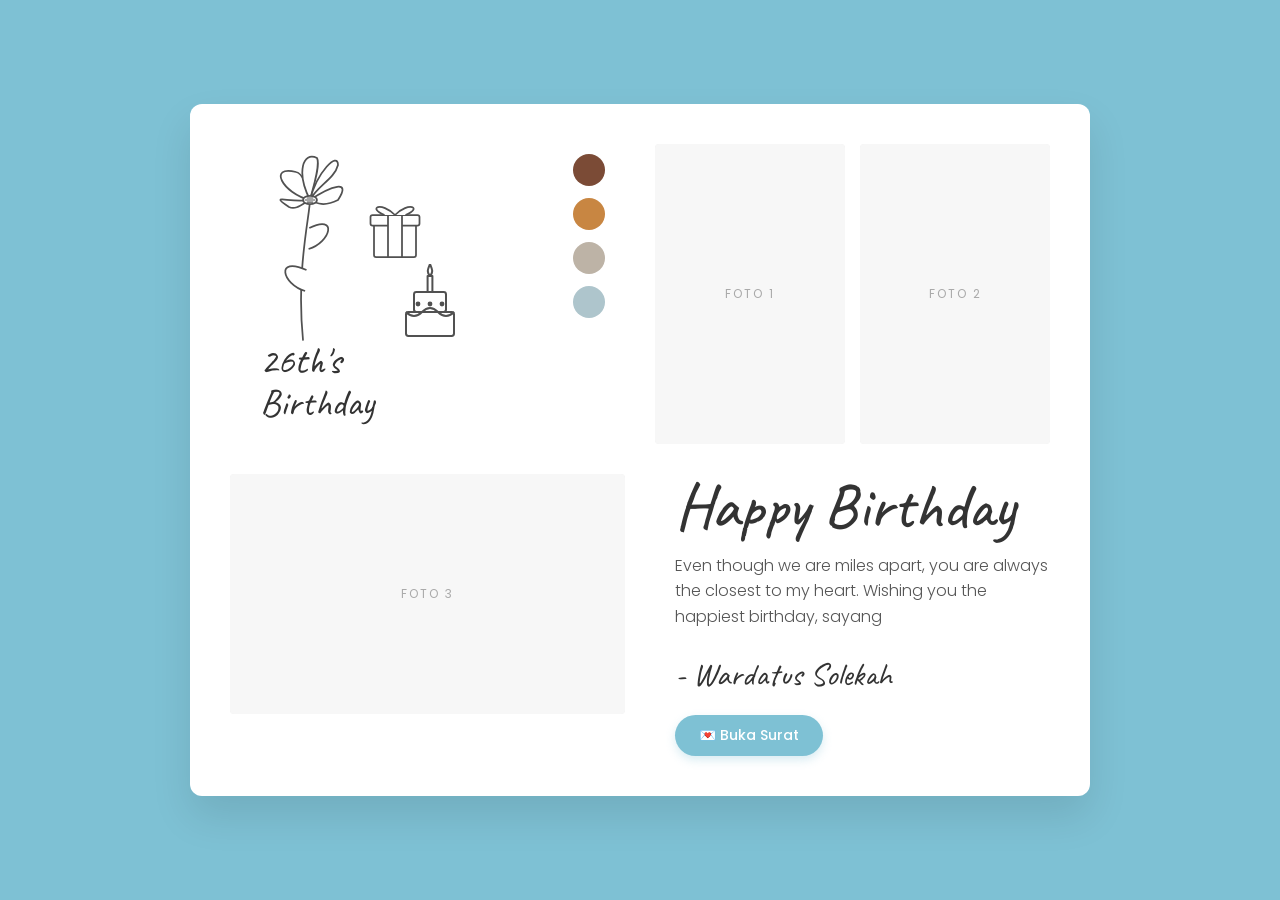
==== index.html @ cf9fff38 "Add gift and cake SVGs next to the flower" ====
<!DOCTYPE html>
<html lang="id">
<head>
  <meta charset="UTF-8">
  <meta name="viewport" content="width=device-width, initial-scale=1.0">
  <meta name="description" content="Happy 26th Birthday Wardatus Solekah">
  <title>Happy 26th Birthday!</title>
  <!-- Google Fonts -->
  <link rel="preconnect" href="https://fonts.googleapis.com">
  <link rel="preconnect" href="https://fonts.gstatic.com" crossorigin>
  <link href="https://fonts.googleapis.com/css2?family=Caveat:wght@400;500;600;700&family=Poppins:wght@300;400;500&display=swap" rel="stylesheet">
  
  <style>
    * {
      margin: 0;
      padding: 0;
      box-sizing: border-box;
    }

    body {
      /* The requested background color */
      background-color: #7ec1d4;
      min-height: 100vh;
      display: flex;
      align-items: center;
      justify-content: center;
      font-family: 'Poppins', sans-serif;
      padding: 40px 20px;
    }

    /* THE MAIN COLLAGE CARD */
    .collage-card {
      background-color: #ffffff;
      max-width: 900px;
      width: 100%;
      border-radius: 12px;
      box-shadow: 0 20px 40px rgba(0, 0, 0, 0.1);
      padding: 40px;
      display: grid;
      grid-template-columns: 1fr 1fr;
      grid-template-rows: auto auto;
      gap: 30px;
    }

    /* =========================================
       TOP LEFT: Flower, Palette, "26th's Birthday" 
       ========================================= */
    .top-left {
      position: relative;
      display: flex;
      flex-direction: column;
      justify-content: flex-end;
      padding-bottom: 20px;
    }

    /* Minimalist flower illustration */
    .flower-svg {
      width: 140px;
      height: auto;
      position: absolute;
      top: 0;
      left: 10px;
      opacity: 0.85;
    }

    /* Minimalist gift box illustration */
    .gift-svg {
      width: 70px;
      height: auto;
      position: absolute;
      top: 50px;
      left: 130px;
      opacity: 0.85;
    }

    /* Minimalist cake illustration */
    .cake-svg {
      width: 80px;
      height: auto;
      position: absolute;
      top: 120px;
      left: 160px;
      opacity: 0.85;
    }

    /* Color Palette Dots */
    .color-palette {
      position: absolute;
      top: 10px;
      right: 20px;
      display: flex;
      flex-direction: column;
      gap: 12px;
    }

    .color-dot {
      width: 32px;
      height: 32px;
      border-radius: 50%;
    }
    .dot-1 { background-color: #7B4B36; } /* Brown */
    .dot-2 { background-color: #C88642; } /* Orange */
    .dot-3 { background-color: #BDB3A6; } /* Tan */
    .dot-4 { background-color: #AEC5CC; } /* Light Blue */

    .subtitle-text {
      font-family: 'Caveat', cursive;
      font-size: 38px;
      color: #333;
      line-height: 1.1;
      margin-left: 30px;
      margin-top: 180px; /* Pushes text below the flower */
    }

    /* =========================================
       TOP RIGHT: Two Vertical Photos
       ========================================= */
    .top-right {
      display: flex;
      gap: 15px;
      height: 300px;
    }

    .photo-frame-vert {
      flex: 1;
      height: 100%;
      background-color: #f0f0f0;
      border-radius: 4px;
      overflow: hidden;
      position: relative;
    }

    .photo-frame-vert img {
      width: 100%;
      height: 100%;
      object-fit: cover;
      display: block;
    }

    /* Placeholder if image is missing */
    .placeholder {
      position: absolute;
      inset: 0;
      display: flex;
      align-items: center;
      justify-content: center;
      color: #aaa;
      font-size: 12px;
      text-transform: uppercase;
      letter-spacing: 2px;
      background: #f7f7f7;
    }

    /* =========================================
       BOTTOM LEFT: One Horizontal Photo
       ========================================= */
    .bottom-left {
      height: 240px;
    }

    .photo-frame-horz {
      width: 100%;
      height: 100%;
      background-color: #f0f0f0;
      border-radius: 4px;
      overflow: hidden;
      position: relative;
    }

    .photo-frame-horz img {
      width: 100%;
      height: 100%;
      object-fit: cover;
      display: block;
    }

    /* =========================================
       BOTTOM RIGHT: Typography & Quote
       ========================================= */
    .bottom-right {
      display: flex;
      flex-direction: column;
      justify-content: center;
      padding-left: 20px;
    }

    .main-title {
      font-family: 'Caveat', cursive;
      font-size: 64px;
      color: #333;
      font-weight: 500;
      margin-bottom: 15px;
      line-height: 1;
    }

    .quote {
      font-size: 16px;
      color: #555;
      line-height: 1.6;
      margin-bottom: 25px;
      font-weight: 300;
    }

    .signature {
      font-family: 'Caveat', cursive;
      font-size: 32px;
      color: #333;
    }

    /* =========================================
       RESPONSIVE DESIGN (MOBILE)
       ========================================= */
    @media (max-width: 768px) {
      .collage-card {
        grid-template-columns: 1fr;
        grid-template-rows: auto;
        padding: 30px;
        gap: 20px;
      }
      
      .top-left {
        min-height: 220px;
      }

      .flower-svg {
        width: 120px;
      }

      .gift-svg {
        width: 55px;
        top: 30px;
        left: 110px;
      }

      .cake-svg {
        width: 65px;
        top: 90px;
        left: 130px;
      }

      .subtitle-text {
        margin-top: 140px;
        font-size: 32px;
      }

      .color-palette {
        right: 0;
      }

      .main-title {
        font-size: 52px;
        margin-top: 20px;
      }

      .bottom-right {
        padding-left: 0;
      }

      .photo-frame-horz {
        height: 200px;
      }
    }

    /* ===== ACTION BUTTON ===== */
    .action-btn {
      margin-top: 20px;
      background: #7ec1d4;
      color: #fff;
      font-family: 'Poppins', sans-serif;
      font-size: 14px;
      font-weight: 500;
      padding: 10px 24px;
      border-radius: 100px;
      border: none;
      cursor: pointer;
      box-shadow: 0 4px 10px rgba(126,193,212,0.3);
      transition: all 0.2s;
      align-self: flex-start;
    }

    .action-btn:hover {
      transform: translateY(-2px);
      box-shadow: 0 6px 15px rgba(126,193,212,0.4);
      background: #6ab0c4;
    }

    /* ===== OVERLAY ===== */
    .overlay {
      position: fixed;
      inset: 0;
      background: rgba(0, 0, 0, 0.6);
      backdrop-filter: blur(5px);
      z-index: 100;
      display: none;
      flex-direction: column;
      padding: 40px 20px;
      overflow-y: auto;
    }

    .overlay.active { display: flex; }

    .overlay-content {
      max-width: 500px;
      width: 100%;
      margin: auto;
      position: relative;
    }

    .close-btn {
      position: absolute;
      top: 15px;
      right: 15px;
      z-index: 110;
      width: 32px;
      height: 32px;
      border-radius: 50%;
      border: none;
      background: #f0f0f0;
      color: #333;
      font-size: 16px;
      cursor: pointer;
      display: flex;
      align-items: center;
      justify-content: center;
      transition: all 0.3s ease;
    }

    .close-btn:hover {
      background: #e0e0e0;
    }

    .wish-card {
      background: #fff;
      border-radius: 16px;
      padding: 40px;
      text-align: center;
      opacity: 0;
      transform: translateY(30px) scale(0.95);
      transition: all 0.6s cubic-bezier(0.22, 1, 0.36, 1);
      box-shadow: 0 20px 40px rgba(0,0,0,0.2);
    }

    .wish-card.show {
      opacity: 1;
      transform: translateY(0) scale(1);
    }

    .wish-title {
      font-family: 'Caveat', cursive;
      font-size: 42px;
      color: #333;
      margin-bottom: 20px;
      line-height: 1;
    }

    .wish-body {
      font-size: 15px;
      color: #555;
      line-height: 1.8;
      margin-bottom: 30px;
    }

    .wish-body strong {
      color: #333;
      font-weight: 600;
    }

    .wish-sign {
      font-family: 'Caveat', cursive;
      font-size: 32px;
      color: #7ec1d4;
    }
  </style>
</head>
<body>

  <div class="collage-card">
    
    <!-- TOP LEFT QUADRANT -->
    <div class="top-left">
      <!-- Minimalist flower SVG -->
      <svg class="flower-svg" viewBox="0 0 200 300" fill="none" xmlns="http://www.w3.org/2000/svg">
        <path d="M90 280 C 80 180, 100 100, 100 80" stroke="#333" stroke-width="2.5" stroke-linecap="round"/>
        <!-- Leaf left -->
        <path d="M93 210 C 60 200, 50 160, 95 180" stroke="#333" stroke-width="2.5" fill="#fff" stroke-linejoin="round"/>
        <!-- Leaf right -->
        <path d="M98 150 C 130 140, 140 100, 99 120" stroke="#333" stroke-width="2.5" fill="#fff" stroke-linejoin="round"/>
        
        <!-- Petals -->
        <path d="M100 80 C 60 70, 40 30, 80 40 C 90 42, 95 60, 100 80" stroke="#333" stroke-width="2.5" fill="#fff" stroke-linejoin="round"/>
        <path d="M100 80 C 80 40, 90 10, 110 20 C 115 30, 105 60, 100 80" stroke="#333" stroke-width="2.5" fill="#fff" stroke-linejoin="round"/>
        <path d="M100 80 C 110 40, 140 10, 140 30 C 135 50, 110 60, 100 80" stroke="#333" stroke-width="2.5" fill="#fff" stroke-linejoin="round"/>
        <path d="M100 80 C 130 60, 160 50, 140 80 C 120 90, 110 85, 100 80" stroke="#333" stroke-width="2.5" fill="#fff" stroke-linejoin="round"/>
        <path d="M100 80 C 70 85, 40 70, 70 90 C 80 95, 90 85, 100 80" stroke="#333" stroke-width="2.5" fill="#fff" stroke-linejoin="round"/>
        <!-- Flower Center -->
        <ellipse cx="100" cy="80" rx="10" ry="6" stroke="#333" stroke-width="2.5" fill="#fff"/>
        <path d="M93 80 L 107 80 M 96 77 L 104 77 M 96 83 L 104 83" stroke="#333" stroke-width="1.5" stroke-linecap="round"/>
      </svg>

      <!-- Minimalist gift box SVG -->
      <svg class="gift-svg" viewBox="0 0 100 100" fill="none" xmlns="http://www.w3.org/2000/svg">
        <!-- Box body -->
        <rect x="20" y="40" width="60" height="50" rx="3" stroke="#333" stroke-width="2.5" fill="#fff" stroke-linejoin="round"/>
        <!-- Lid -->
        <rect x="15" y="30" width="70" height="15" rx="3" stroke="#333" stroke-width="2.5" fill="#fff" stroke-linejoin="round"/>
        <!-- Vertical ribbon -->
        <rect x="40" y="30" width="20" height="60" stroke="#333" stroke-width="2.5" fill="#fff" stroke-linejoin="round"/>
        <!-- Left bow loop -->
        <path d="M50 30 C 30 10, 10 20, 35 30" stroke="#333" stroke-width="2.5" fill="#fff" stroke-linejoin="round"/>
        <!-- Right bow loop -->
        <path d="M50 30 C 70 10, 90 20, 65 30" stroke="#333" stroke-width="2.5" fill="#fff" stroke-linejoin="round"/>
      </svg>

      <!-- Minimalist cake SVG -->
      <svg class="cake-svg" viewBox="0 0 100 100" fill="none" xmlns="http://www.w3.org/2000/svg">
        <!-- Base Tier -->
        <rect x="20" y="60" width="60" height="30" rx="3" stroke="#333" stroke-width="2.5" fill="#fff" stroke-linejoin="round"/>
        <!-- Top Tier -->
        <rect x="30" y="35" width="40" height="25" rx="3" stroke="#333" stroke-width="2.5" fill="#fff" stroke-linejoin="round"/>
        <!-- Candle -->
        <rect x="47" y="15" width="6" height="20" stroke="#333" stroke-width="2.5" fill="#fff" stroke-linejoin="round"/>
        <!-- Flame -->
        <path d="M50 15 C 45 10, 48 5, 50 0 C 52 5, 55 10, 50 15" stroke="#333" stroke-width="2.5" fill="#fff" stroke-linejoin="round"/>
        <!-- Decorations -->
        <circle cx="50" cy="50" r="3" fill="#333"/>
        <circle cx="35" cy="50" r="3" fill="#333"/>
        <circle cx="65" cy="50" r="3" fill="#333"/>
        <path d="M 20 60 Q 30 70 40 60 T 60 60 T 80 60" stroke="#333" stroke-width="2.5" fill="none"/>
      </svg>

      <!-- Color Palette -->
      <div class="color-palette">
        <div class="color-dot dot-1"></div>
        <div class="color-dot dot-2"></div>
        <div class="color-dot dot-3"></div>
        <div class="color-dot dot-4"></div>
      </div>

      <!-- Text -->
      <div class="subtitle-text">
        26th's<br>Birthday
      </div>
    </div>

    <!-- TOP RIGHT QUADRANT -->
    <div class="top-right">
      <div class="photo-frame-vert">
        <div class="placeholder">Foto 1</div>
        <img src="foto1.jpg" alt="Memory 1" onerror="this.style.display='none'">
      </div>
      <div class="photo-frame-vert">
        <div class="placeholder">Foto 2</div>
        <img src="foto2.jpg" alt="Memory 2" onerror="this.style.display='none'">
      </div>
    </div>

    <!-- BOTTOM LEFT QUADRANT -->
    <div class="bottom-left">
      <div class="photo-frame-horz">
        <div class="placeholder">Foto 3</div>
        <img src="foto3.jpg" alt="Memory 3" onerror="this.style.display='none'">
      </div>
    </div>

    <!-- BOTTOM RIGHT QUADRANT -->
    <div class="bottom-right">
      <h1 class="main-title">Happy Birthday</h1>
      <p class="quote">
        Even though we are miles apart, you are always the closest to my heart. Wishing you the happiest birthday, sayang
      </p>
      <div class="signature">- Wardatus Solekah</div>
      <button class="action-btn" onclick="openWishes()">💌 Buka Surat</button>
    </div>

  </div>

  <!-- WISHES OVERLAY -->
  <div class="overlay" id="overlay">
    <div class="overlay-content">
      <div class="wish-card" id="wishCard">
        <button class="close-btn" onclick="closeWishes()">✕</button>
        
        <h2 class="wish-title">Happy 26th, Sayang! 🎉</h2>
        
        <p class="wish-body">
          Selamat ulang tahun, sayang! Meskipun hari ini kita terpisah oleh jarak dan tidak bisa merayakannya bersama secara langsung, rinduku dan doaku tidak pernah berkurang untukmu. Semoga di usiamu yang baru ini, kamu selalu diberikan kesehatan, kebahagiaan, dan kemudahan dalam segala urusan. Aku sangat bersyukur memiliki kamu di hidupku, dan jarak ini justru membuatku makin menyadari betapa berharganya setiap momen bersamamu.<br><br>
          Di hari spesialmu ini, aku juga ingin meminta maaf atas segala kekuranganku, sayang. Maaf karena jarak ini sering kali membuatku tidak peka, kurang perhatian, atau bahkan membuatmu kesal karena komunikasi kita yang kadang terhambat. Terima kasih ya sudah begitu sabar menghadapiku dan tetap menjaga komitmen ini bersama-sama. Happy birthday, sayang, semoga kita bisa segera bertemu!
        </p>
        
        <div class="wish-sign">I love you! ❤️</div>
      </div>
    </div>
  </div>

  <script>
    function openWishes() {
      const overlay = document.getElementById('overlay');
      overlay.classList.add('active');
      document.body.style.overflow = 'hidden';

      // Slight delay for the scale/fade up animation
      setTimeout(() => {
        document.getElementById('wishCard').classList.add('show');
      }, 50);
    }

    function closeWishes() {
      document.getElementById('wishCard').classList.remove('show');
      
      // Wait for animation to finish before hiding overlay
      setTimeout(() => {
        document.getElementById('overlay').classList.remove('active');
        document.body.style.overflow = '';
      }, 400);
    }

    // Close on escape key
    document.addEventListener('keydown', e => { 
      if (e.key === 'Escape') closeWishes(); 
    });
    
    // Close on clicking outside the card
    document.getElementById('overlay').addEventListener('click', function(e) {
      if (e.target === this) closeWishes();
    });
  </script>

</body>
</html>
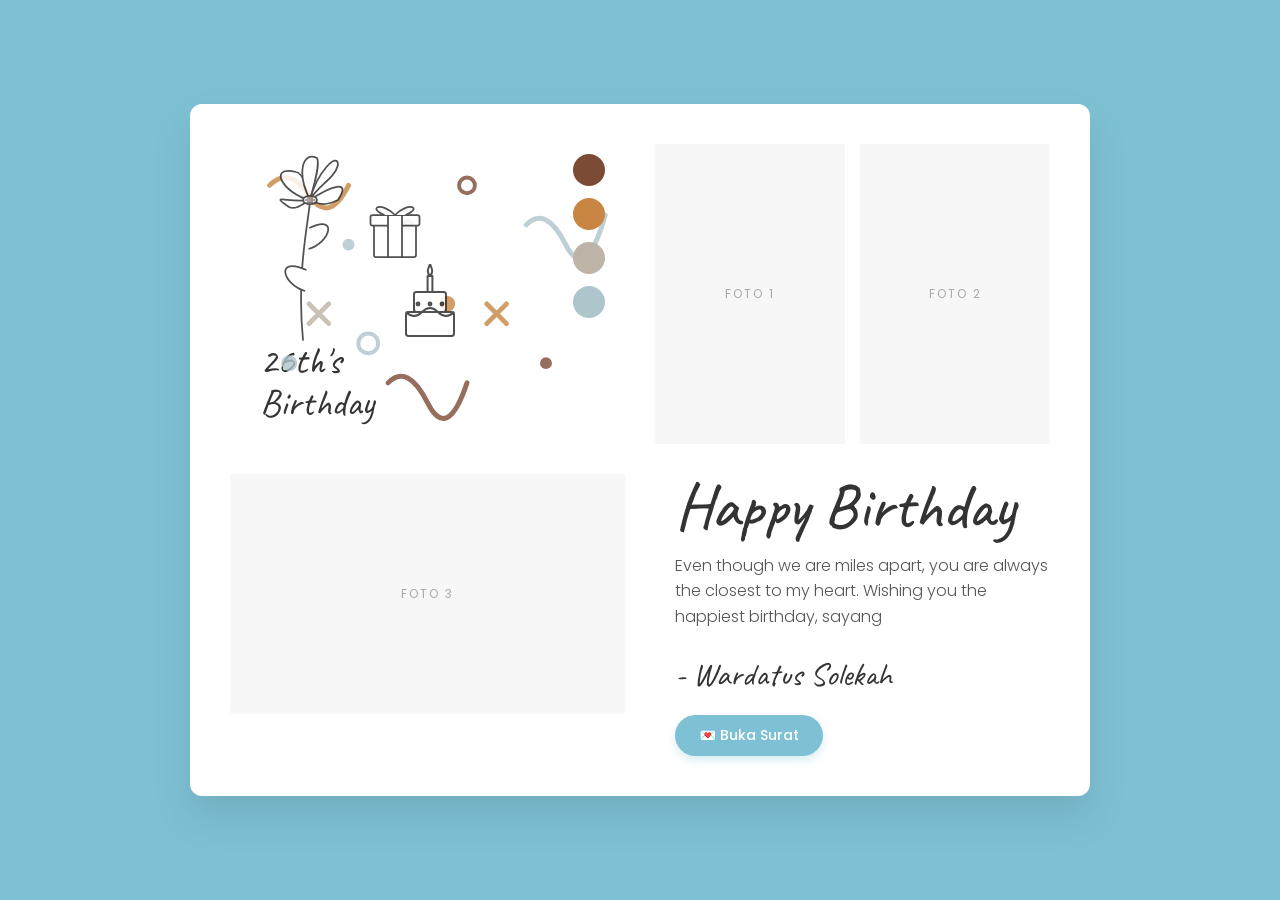
==== commit 18a04730: "Add cartoon style confetti to top-left section" ====
--- a/index.html
+++ b/index.html
@@ -83,6 +83,18 @@
       opacity: 0.85;
     }
 
+    /* Confetti Overlay */
+    .confetti-svg {
+      width: 100%;
+      height: 100%;
+      position: absolute;
+      top: 0;
+      left: 0;
+      pointer-events: none;
+      opacity: 0.8;
+      z-index: 0;
+    }
+
     /* Color Palette Dots */
     .color-palette {
       position: absolute;
@@ -378,6 +390,26 @@
     
     <!-- TOP LEFT QUADRANT -->
     <div class="top-left">
+      <!-- Confetti SVG -->
+      <svg class="confetti-svg" viewBox="0 0 200 150" fill="none" xmlns="http://www.w3.org/2000/svg">
+        <!-- Squiggles -->
+        <path d="M20 20 Q 30 10 40 25 T 60 20" stroke="#C88642" stroke-width="2.5" stroke-linecap="round" fill="none"/>
+        <path d="M150 40 Q 160 30 170 50 T 190 35" stroke="#AEC5CC" stroke-width="2.5" stroke-linecap="round" fill="none"/>
+        <path d="M80 120 Q 90 110 100 130 T 120 120" stroke="#7B4B36" stroke-width="2.5" stroke-linecap="round" fill="none"/>
+        <!-- Stars/Crosses -->
+        <path d="M40 80 L 50 90 M 40 90 L 50 80" stroke="#BDB3A6" stroke-width="2.5" stroke-linecap="round"/>
+        <path d="M130 80 L 140 90 M 130 90 L 140 80" stroke="#C88642" stroke-width="2.5" stroke-linecap="round"/>
+        <!-- Solid Dots -->
+        <circle cx="90" cy="40" r="3" fill="#BDB3A6"/>
+        <circle cx="30" cy="110" r="4" fill="#AEC5CC"/>
+        <circle cx="160" cy="110" r="3" fill="#7B4B36"/>
+        <circle cx="110" cy="80" r="4" fill="#C88642"/>
+        <circle cx="60" cy="50" r="3" fill="#AEC5CC"/>
+        <!-- Outlined Circles -->
+        <circle cx="120" cy="20" r="4" stroke="#7B4B36" stroke-width="2" fill="none"/>
+        <circle cx="70" cy="100" r="5" stroke="#AEC5CC" stroke-width="2" fill="none"/>
+      </svg>
+
       <!-- Minimalist flower SVG -->
       <svg class="flower-svg" viewBox="0 0 200 300" fill="none" xmlns="http://www.w3.org/2000/svg">
         <path d="M90 280 C 80 180, 100 100, 100 80" stroke="#333" stroke-width="2.5" stroke-linecap="round"/>
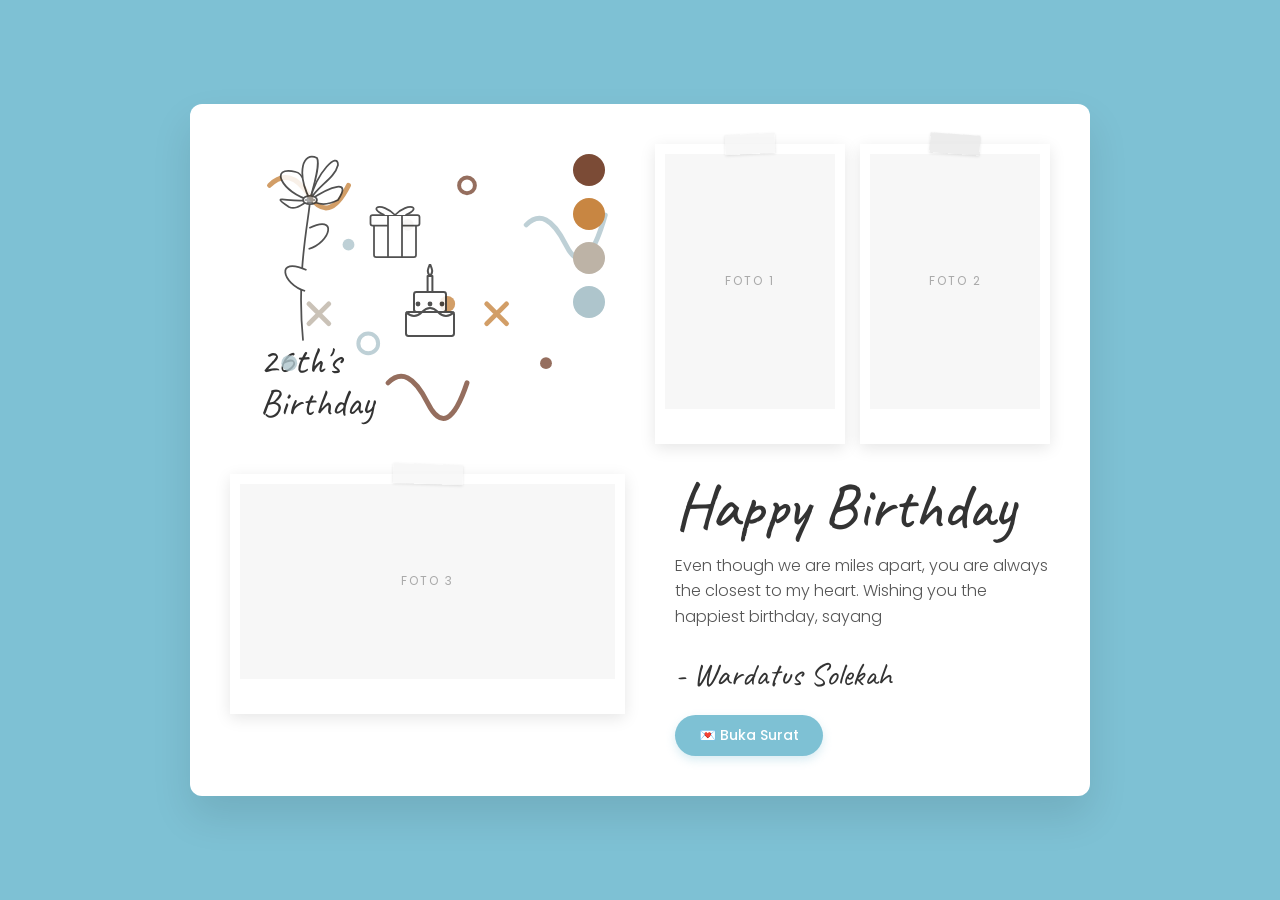
==== commit a7c013a2: "Add fade-in animations and polaroid hover effects" ====
--- a/index.html
+++ b/index.html
@@ -42,6 +42,11 @@
       gap: 30px;
     }
 
+    @keyframes slideFadeUp {
+      from { opacity: 0; transform: translateY(30px); }
+      to { opacity: 1; transform: translateY(0); }
+    }
+
     /* =========================================
        TOP LEFT: Flower, Palette, "26th's Birthday" 
        ========================================= */
@@ -51,6 +56,8 @@
       flex-direction: column;
       justify-content: flex-end;
       padding-bottom: 20px;
+      animation: slideFadeUp 0.8s cubic-bezier(0.2, 0.8, 0.2, 1) backwards;
+      animation-delay: 0.1s;
     }
 
     /* Minimalist flower illustration */
@@ -131,15 +138,49 @@
       display: flex;
       gap: 15px;
       height: 300px;
+      animation: slideFadeUp 0.8s cubic-bezier(0.2, 0.8, 0.2, 1) backwards;
+      animation-delay: 0.3s;
     }
 
     .photo-frame-vert {
       flex: 1;
       height: 100%;
-      background-color: #f0f0f0;
-      border-radius: 4px;
-      overflow: hidden;
+      background-color: #fff;
+      padding: 10px 10px 35px 10px;
+      box-shadow: 0 4px 15px rgba(0,0,0,0.1);
       position: relative;
+      transition: all 0.3s ease;
+      cursor: pointer;
+    }
+
+    .photo-frame-vert:hover {
+      transform: scale(1.05) rotate(-2deg);
+      box-shadow: 0 10px 25px rgba(0,0,0,0.15);
+      z-index: 10;
+    }
+
+    /* Washi Tape */
+    .photo-frame-vert::after {
+      content: '';
+      position: absolute;
+      top: -10px;
+      left: 50%;
+      margin-left: -25px;
+      width: 50px;
+      height: 20px;
+      background: rgba(245, 245, 245, 0.8);
+      box-shadow: 0 1px 3px rgba(0,0,0,0.1);
+      transform: rotate(-3deg);
+      z-index: 5;
+    }
+    
+    .photo-frame-vert:nth-child(2)::after {
+      transform: rotate(4deg);
+      background: rgba(230, 230, 230, 0.7);
+    }
+
+    .photo-frame-vert:nth-child(2):hover {
+      transform: scale(1.05) rotate(2deg);
     }
 
     .photo-frame-vert img {
@@ -147,12 +188,13 @@
       height: 100%;
       object-fit: cover;
       display: block;
+      background-color: #f0f0f0;
     }
 
     /* Placeholder if image is missing */
     .placeholder {
       position: absolute;
-      inset: 0;
+      inset: 10px 10px 35px 10px;
       display: flex;
       align-items: center;
       justify-content: center;
@@ -168,15 +210,39 @@
        ========================================= */
     .bottom-left {
       height: 240px;
+      animation: slideFadeUp 0.8s cubic-bezier(0.2, 0.8, 0.2, 1) backwards;
+      animation-delay: 0.5s;
     }
 
     .photo-frame-horz {
       width: 100%;
       height: 100%;
-      background-color: #f0f0f0;
-      border-radius: 4px;
-      overflow: hidden;
+      background-color: #fff;
+      padding: 10px 10px 35px 10px;
+      box-shadow: 0 4px 15px rgba(0,0,0,0.1);
       position: relative;
+      transition: all 0.3s ease;
+      cursor: pointer;
+    }
+
+    .photo-frame-horz:hover {
+      transform: scale(1.03) rotate(1deg);
+      box-shadow: 0 10px 25px rgba(0,0,0,0.15);
+      z-index: 10;
+    }
+
+    .photo-frame-horz::after {
+      content: '';
+      position: absolute;
+      top: -10px;
+      left: 50%;
+      margin-left: -35px;
+      width: 70px;
+      height: 20px;
+      background: rgba(245, 245, 245, 0.7);
+      box-shadow: 0 1px 3px rgba(0,0,0,0.1);
+      transform: rotate(2deg);
+      z-index: 5;
     }
 
     .photo-frame-horz img {
@@ -184,6 +250,7 @@
       height: 100%;
       object-fit: cover;
       display: block;
+      background-color: #f0f0f0;
     }
 
     /* =========================================
@@ -194,6 +261,8 @@
       flex-direction: column;
       justify-content: center;
       padding-left: 20px;
+      animation: slideFadeUp 0.8s cubic-bezier(0.2, 0.8, 0.2, 1) backwards;
+      animation-delay: 0.7s;
     }
 
     .main-title {
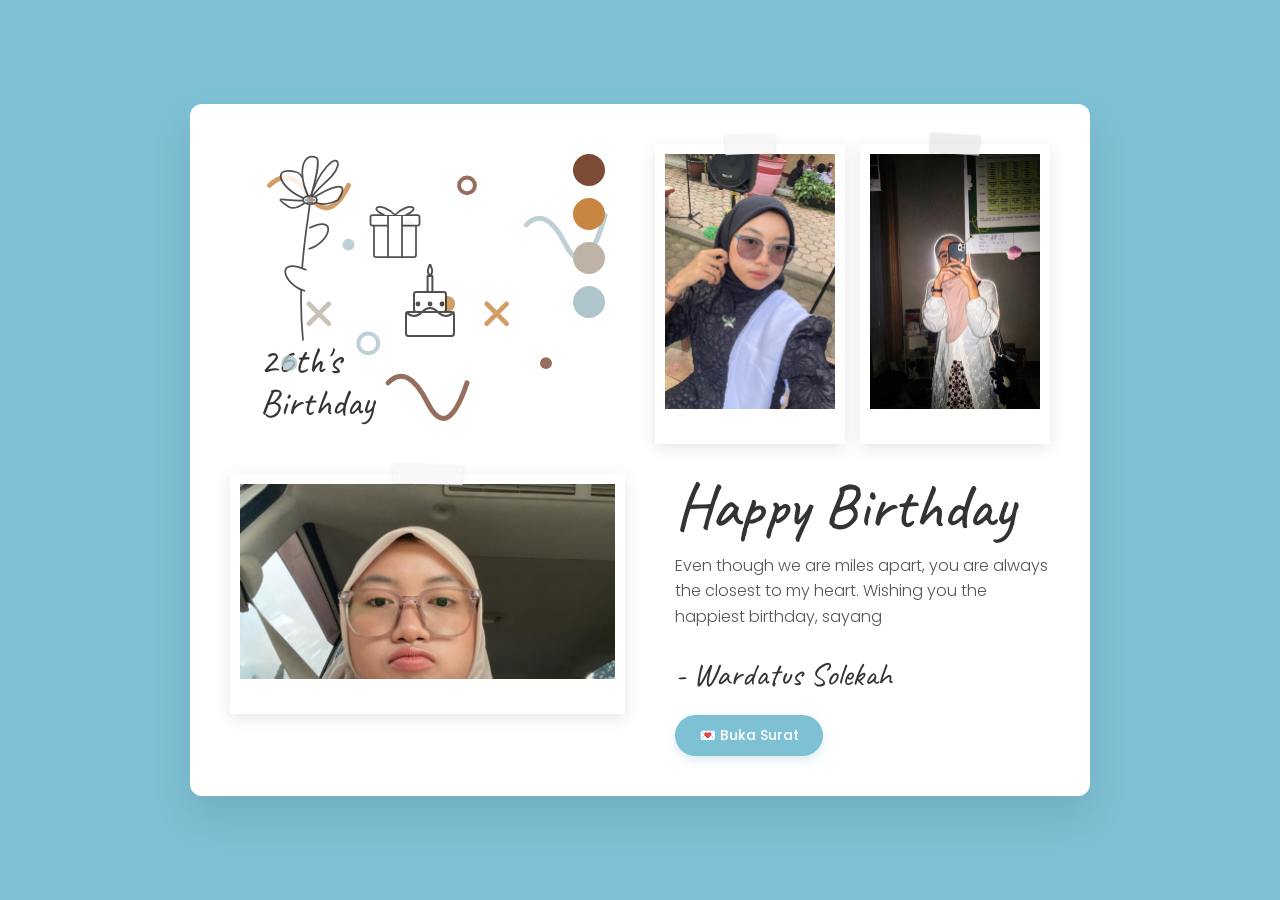
==== commit d88f1af8: "Fix image layering so placeholder doesn't cover loaded images" ====
--- a/index.html
+++ b/index.html
@@ -189,6 +189,8 @@
       object-fit: cover;
       display: block;
       background-color: #f0f0f0;
+      position: relative;
+      z-index: 1;
     }
 
     /* Placeholder if image is missing */
@@ -251,6 +253,8 @@
       object-fit: cover;
       display: block;
       background-color: #f0f0f0;
+      position: relative;
+      z-index: 1;
     }
 
     /* =========================================
@@ -410,47 +414,136 @@
       background: #e0e0e0;
     }
 
-    .wish-card {
+    /* ===== ENVELOPE MODAL ===== */
+    .env-wrapper {
+      position: relative;
+      width: 340px;
+      height: 220px;
+      margin: auto;
+      margin-top: 15vh;
+      cursor: pointer;
+      transition: transform 0.3s;
+    }
+    .env-wrapper.open { cursor: default; }
+
+    .env-back {
+      position: absolute;
+      top: 0; left: 0;
+      width: 100%; height: 100%;
+      background-color: #d1bfae;
+      border-radius: 4px;
+      box-shadow: 0 15px 30px rgba(0,0,0,0.2);
+    }
+
+    /* The Letter */
+    .env-letter {
+      position: absolute;
+      top: 10px; left: 10px; right: 10px;
       background: #fff;
-      border-radius: 16px;
-      padding: 40px;
+      border-radius: 4px;
+      padding: 30px 20px;
+      box-shadow: 0 2px 5px rgba(0,0,0,0.1);
+      z-index: 1;
+      transition: all 0.8s cubic-bezier(0.2, 0.8, 0.2, 1);
+      max-height: 200px;
+      overflow: hidden;
       text-align: center;
-      opacity: 0;
-      transform: translateY(30px) scale(0.95);
-      transition: all 0.6s cubic-bezier(0.22, 1, 0.36, 1);
-      box-shadow: 0 20px 40px rgba(0,0,0,0.2);
-    }
-
-    .wish-card.show {
-      opacity: 1;
-      transform: translateY(0) scale(1);
-    }
-
-    .wish-title {
-      font-family: 'Caveat', cursive;
-      font-size: 42px;
-      color: #333;
-      margin-bottom: 20px;
-      line-height: 1;
-    }
-
-    .wish-body {
-      font-size: 15px;
+    }
+
+    .env-wrapper.open .env-letter {
+      transform: translateY(-220px);
+      z-index: 5;
+      max-height: 800px;
+      padding-bottom: 40px;
+      cursor: auto;
+    }
+
+    /* Flaps */
+    .env-front {
+      position: absolute;
+      top: 0; left: 0;
+      width: 100%; height: 100%;
+      z-index: 2;
+      pointer-events: none;
+    }
+
+    .env-front::before, .env-front::after {
+      content: '';
+      position: absolute;
+      bottom: 0;
+      width: 0; height: 0;
+    }
+    .env-front::before {
+      left: 0;
+      border-left: 170px solid #e0cdbb;
+      border-top: 110px solid transparent;
+      border-bottom: 110px solid #e0cdbb;
+    }
+    .env-front::after {
+      right: 0;
+      border-right: 170px solid #e0cdbb;
+      border-top: 110px solid transparent;
+      border-bottom: 110px solid #e0cdbb;
+    }
+
+    .env-bottom {
+      position: absolute;
+      bottom: 0; left: 0;
+      width: 0; height: 0;
+      border-left: 170px solid transparent;
+      border-right: 170px solid transparent;
+      border-bottom: 130px solid #ebd8c5;
+      z-index: 3;
+    }
+
+    .env-top {
+      position: absolute;
+      top: 0; left: 0;
+      width: 0; height: 0;
+      border-left: 170px solid transparent;
+      border-right: 170px solid transparent;
+      border-top: 130px solid #c9b4a1;
+      z-index: 4;
+      transform-origin: top;
+      transition: transform 0.6s ease;
+    }
+
+    .env-wrapper.open .env-top {
+      transform: rotateX(180deg);
+      z-index: 0;
+    }
+
+    .env-hint {
+      position: absolute;
+      top: 50%; left: 50%;
+      transform: translate(-50%, -50%);
+      z-index: 6;
+      background: rgba(255,255,255,0.85);
+      padding: 8px 16px;
+      border-radius: 20px;
+      font-size: 13px;
+      font-weight: 500;
       color: #555;
-      line-height: 1.8;
-      margin-bottom: 30px;
-    }
-
-    .wish-body strong {
-      color: #333;
-      font-weight: 600;
-    }
-
-    .wish-sign {
-      font-family: 'Caveat', cursive;
-      font-size: 32px;
-      color: #7ec1d4;
-    }
+      pointer-events: none;
+      transition: opacity 0.3s;
+    }
+    .env-wrapper.open .env-hint { opacity: 0; }
+
+    /* Close button on letter */
+    .close-letter-btn {
+      position: absolute;
+      top: 10px; right: 15px;
+      background: none; border: none; font-size: 20px; cursor: pointer; color: #aaa;
+      display: none;
+    }
+    .env-wrapper.open .close-letter-btn {
+      display: block;
+    }
+
+    /* Wish Typography inside Letter */
+    .wish-title { font-family: 'Caveat', cursive; font-size: 30px; color: #333; margin-bottom: 15px; }
+    .wish-body { font-size: 12.5px; color: #555; line-height: 1.6; margin-bottom: 20px; text-align: left; }
+    .wish-sign { font-family: 'Caveat', cursive; font-size: 26px; color: #7ec1d4; }
   </style>
 </head>
 <body>
@@ -559,7 +652,7 @@
     <div class="bottom-left">
       <div class="photo-frame-horz">
         <div class="placeholder">Foto 3</div>
-        <img src="foto3.jpg" alt="Memory 3" onerror="this.style.display='none'">
+        <img src="foto3.png" alt="Memory 3" onerror="this.style.display='none'">
       </div>
     </div>
 
@@ -578,17 +671,24 @@
   <!-- WISHES OVERLAY -->
   <div class="overlay" id="overlay">
     <div class="overlay-content">
-      <div class="wish-card" id="wishCard">
-        <button class="close-btn" onclick="closeWishes()">✕</button>
+      <!-- Envelope Wrapper -->
+      <div class="env-wrapper" id="envWrapper" onclick="openEnvelope()">
+        <div class="env-back"></div>
         
-        <h2 class="wish-title">Happy 26th, Sayang! 🎉</h2>
-        
-        <p class="wish-body">
-          Selamat ulang tahun, sayang! Meskipun hari ini kita terpisah oleh jarak dan tidak bisa merayakannya bersama secara langsung, rinduku dan doaku tidak pernah berkurang untukmu. Semoga di usiamu yang baru ini, kamu selalu diberikan kesehatan, kebahagiaan, dan kemudahan dalam segala urusan. Aku sangat bersyukur memiliki kamu di hidupku, dan jarak ini justru membuatku makin menyadari betapa berharganya setiap momen bersamamu.<br><br>
-          Di hari spesialmu ini, aku juga ingin meminta maaf atas segala kekuranganku, sayang. Maaf karena jarak ini sering kali membuatku tidak peka, kurang perhatian, atau bahkan membuatmu kesal karena komunikasi kita yang kadang terhambat. Terima kasih ya sudah begitu sabar menghadapiku dan tetap menjaga komitmen ini bersama-sama. Happy birthday, sayang, semoga kita bisa segera bertemu!
-        </p>
-        
-        <div class="wish-sign">I love you! ❤️</div>
+        <div class="env-letter" onclick="event.stopPropagation()">
+          <button class="close-letter-btn" onclick="closeWishes(event)">✕</button>
+          <h2 class="wish-title">Happy 26th, Sayang! 🎉</h2>
+          <p class="wish-body">
+            Selamat ulang tahun, sayang! Meskipun hari ini kita terpisah oleh jarak dan tidak bisa merayakannya bersama secara langsung, rinduku dan doaku tidak pernah berkurang untukmu. Semoga di usiamu yang baru ini, kamu selalu diberikan kesehatan, kebahagiaan, dan kemudahan dalam segala urusan. Aku sangat bersyukur memiliki kamu di hidupku, dan jarak ini justru membuatku makin menyadari betapa berharganya setiap momen bersamamu.<br><br>
+            Di hari spesialmu ini, aku juga ingin meminta maaf atas segala kekuranganku, sayang. Maaf karena jarak ini sering kali membuatku tidak peka, kurang perhatian, atau bahkan membuatmu kesal karena komunikasi kita yang kadang terhambat. Terima kasih ya sudah begitu sabar menghadapiku dan tetap menjaga komitmen ini bersama-sama. Happy birthday, sayang, semoga kita bisa segera bertemu!
+          </p>
+          <div class="wish-sign">I love you! ❤️</div>
+        </div>
+
+        <div class="env-front"></div>
+        <div class="env-bottom"></div>
+        <div class="env-top"></div>
+        <div class="env-hint">Klik amplop 💌</div>
       </div>
     </div>
   </div>
@@ -598,21 +698,25 @@
       const overlay = document.getElementById('overlay');
       overlay.classList.add('active');
       document.body.style.overflow = 'hidden';
-
-      // Slight delay for the scale/fade up animation
-      setTimeout(() => {
-        document.getElementById('wishCard').classList.add('show');
-      }, 50);
-    }
-
-    function closeWishes() {
-      document.getElementById('wishCard').classList.remove('show');
+      // Reset envelope to closed state
+      document.getElementById('envWrapper').classList.remove('open');
+    }
+
+    function openEnvelope() {
+      document.getElementById('envWrapper').classList.add('open');
+    }
+
+    function closeWishes(e) {
+      if (e) e.stopPropagation(); // prevent envelope click
       
-      // Wait for animation to finish before hiding overlay
+      // Animate envelope closing first
+      document.getElementById('envWrapper').classList.remove('open');
+      
+      // Wait for letter to slide back down before hiding overlay
       setTimeout(() => {
         document.getElementById('overlay').classList.remove('active');
         document.body.style.overflow = '';
-      }, 400);
+      }, 600);
     }
 
     // Close on escape key
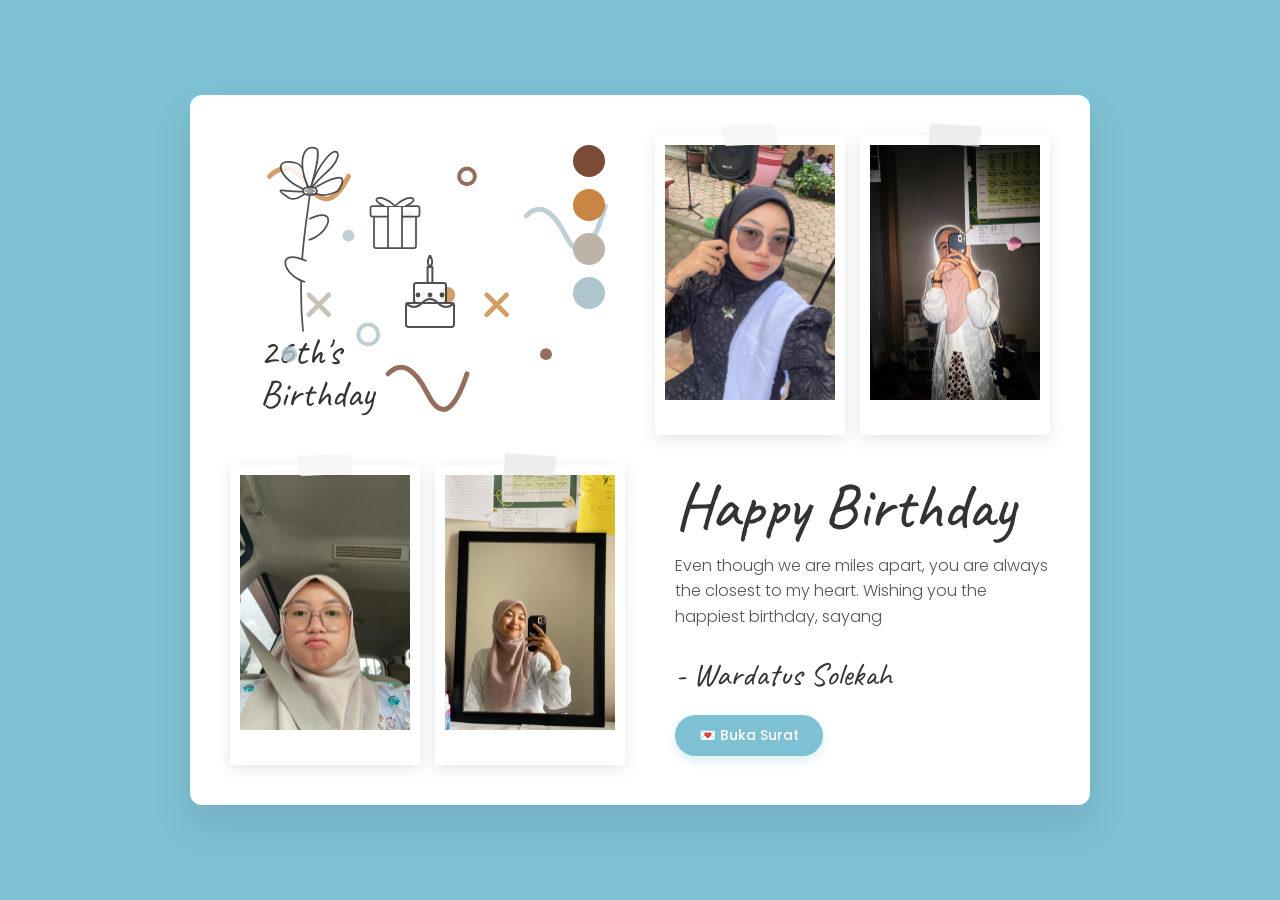
==== commit 7b85d35f: "Update layout to 4 vertical polaroids and add foto4" ====
--- a/index.html
+++ b/index.html
@@ -211,7 +211,9 @@
        BOTTOM LEFT: One Horizontal Photo
        ========================================= */
     .bottom-left {
-      height: 240px;
+      display: flex;
+      gap: 15px;
+      height: 300px;
       animation: slideFadeUp 0.8s cubic-bezier(0.2, 0.8, 0.2, 1) backwards;
       animation-delay: 0.5s;
     }
@@ -650,9 +652,13 @@
 
     <!-- BOTTOM LEFT QUADRANT -->
     <div class="bottom-left">
-      <div class="photo-frame-horz">
+      <div class="photo-frame-vert">
         <div class="placeholder">Foto 3</div>
         <img src="foto3.png" alt="Memory 3" onerror="this.style.display='none'">
+      </div>
+      <div class="photo-frame-vert">
+        <div class="placeholder">Foto 4</div>
+        <img src="foto4.jpg" alt="Memory 4" onerror="this.style.display='none'">
       </div>
     </div>
 
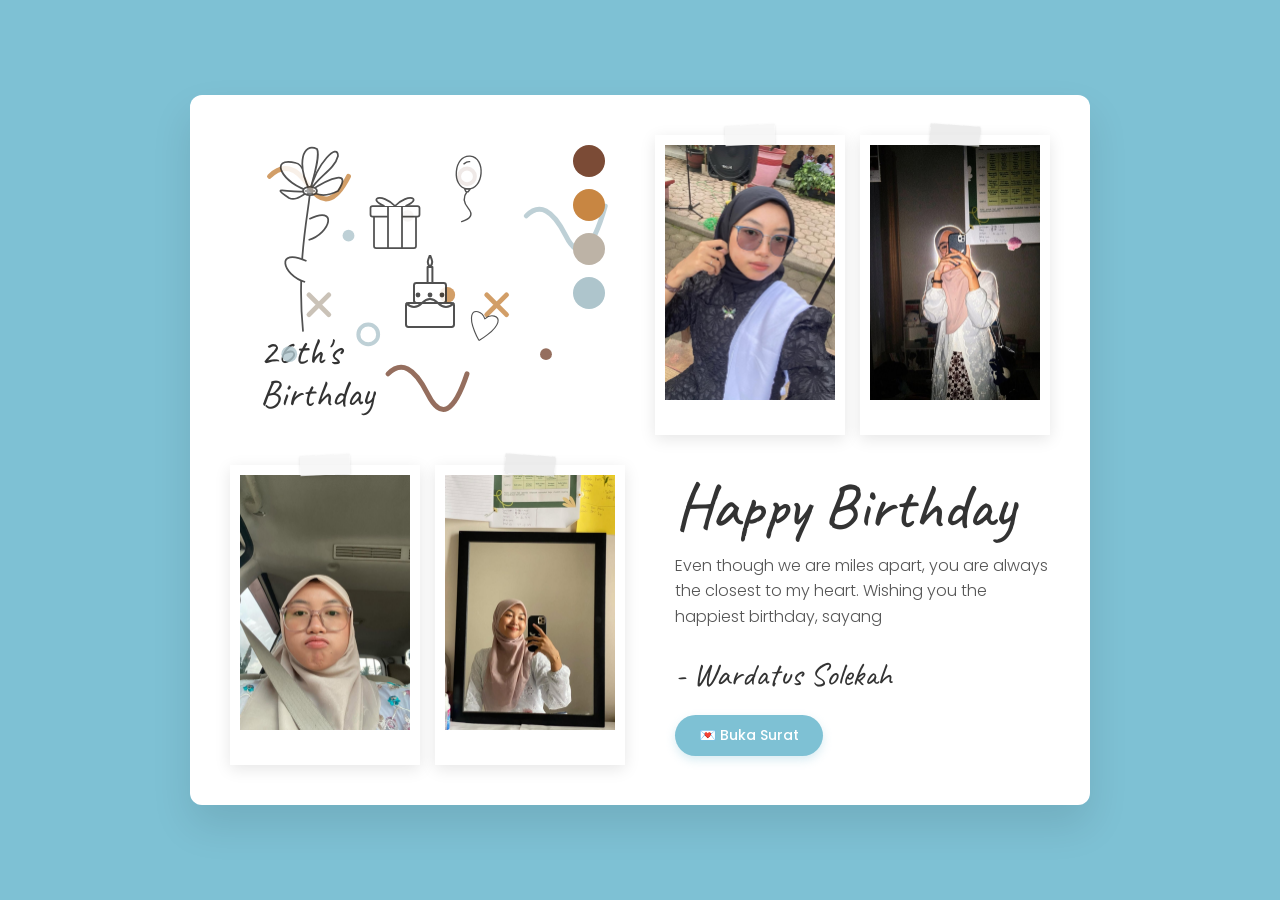
==== commit a7b7fa81: "Add balloon and heart SVGs to fill empty space in top-left quadrant" ====
--- a/index.html
+++ b/index.html
@@ -90,6 +90,28 @@
       opacity: 0.85;
     }
 
+    /* Minimalist balloon illustration */
+    .balloon-svg {
+      width: 55px;
+      height: auto;
+      position: absolute;
+      top: 10px;
+      left: 210px;
+      opacity: 0.85;
+      transform: rotate(5deg);
+    }
+
+    /* Minimalist heart illustration */
+    .heart-svg {
+      width: 45px;
+      height: auto;
+      position: absolute;
+      top: 170px;
+      left: 230px;
+      opacity: 0.85;
+      transform: rotate(15deg);
+    }
+
     /* Confetti Overlay */
     .confetti-svg {
       width: 100%;
@@ -323,6 +345,18 @@
         width: 65px;
         top: 90px;
         left: 130px;
+      }
+
+      .balloon-svg {
+        width: 45px;
+        top: 10px;
+        left: 170px;
+      }
+
+      .heart-svg {
+        width: 35px;
+        top: 130px;
+        left: 190px;
       }
 
       .subtitle-text {
@@ -624,6 +658,23 @@
         <path d="M 20 60 Q 30 70 40 60 T 60 60 T 80 60" stroke="#333" stroke-width="2.5" fill="none"/>
       </svg>
 
+      <!-- Minimalist balloon SVG -->
+      <svg class="balloon-svg" viewBox="0 0 100 150" fill="none" xmlns="http://www.w3.org/2000/svg">
+        <!-- Balloon Body -->
+        <path d="M50 80 C 20 80, 20 20, 50 20 C 80 20, 80 80, 50 80" stroke="#333" stroke-width="2.5" fill="#fff" stroke-linejoin="round"/>
+        <!-- Balloon Tie -->
+        <path d="M45 80 L 55 80 L 52 85 L 48 85 Z" stroke="#333" stroke-width="2.5" fill="#fff" stroke-linejoin="round"/>
+        <!-- String -->
+        <path d="M50 85 Q 40 100 55 115 T 45 140" stroke="#333" stroke-width="2.5" stroke-linecap="round" fill="none"/>
+        <!-- Highlight -->
+        <path d="M40 35 C 45 30, 50 30, 50 30" stroke="#333" stroke-width="2.5" stroke-linecap="round"/>
+      </svg>
+
+      <!-- Minimalist heart SVG -->
+      <svg class="heart-svg" viewBox="0 0 100 100" fill="none" xmlns="http://www.w3.org/2000/svg">
+        <path d="M50 80 C 50 80, 20 50, 20 30 C 20 15, 40 15, 50 30 C 60 15, 80 15, 80 30 C 80 50, 50 80, 50 80" stroke="#333" stroke-width="2.5" fill="#fff" stroke-linejoin="round"/>
+      </svg>
+
       <!-- Color Palette -->
       <div class="color-palette">
         <div class="color-dot dot-1"></div>
